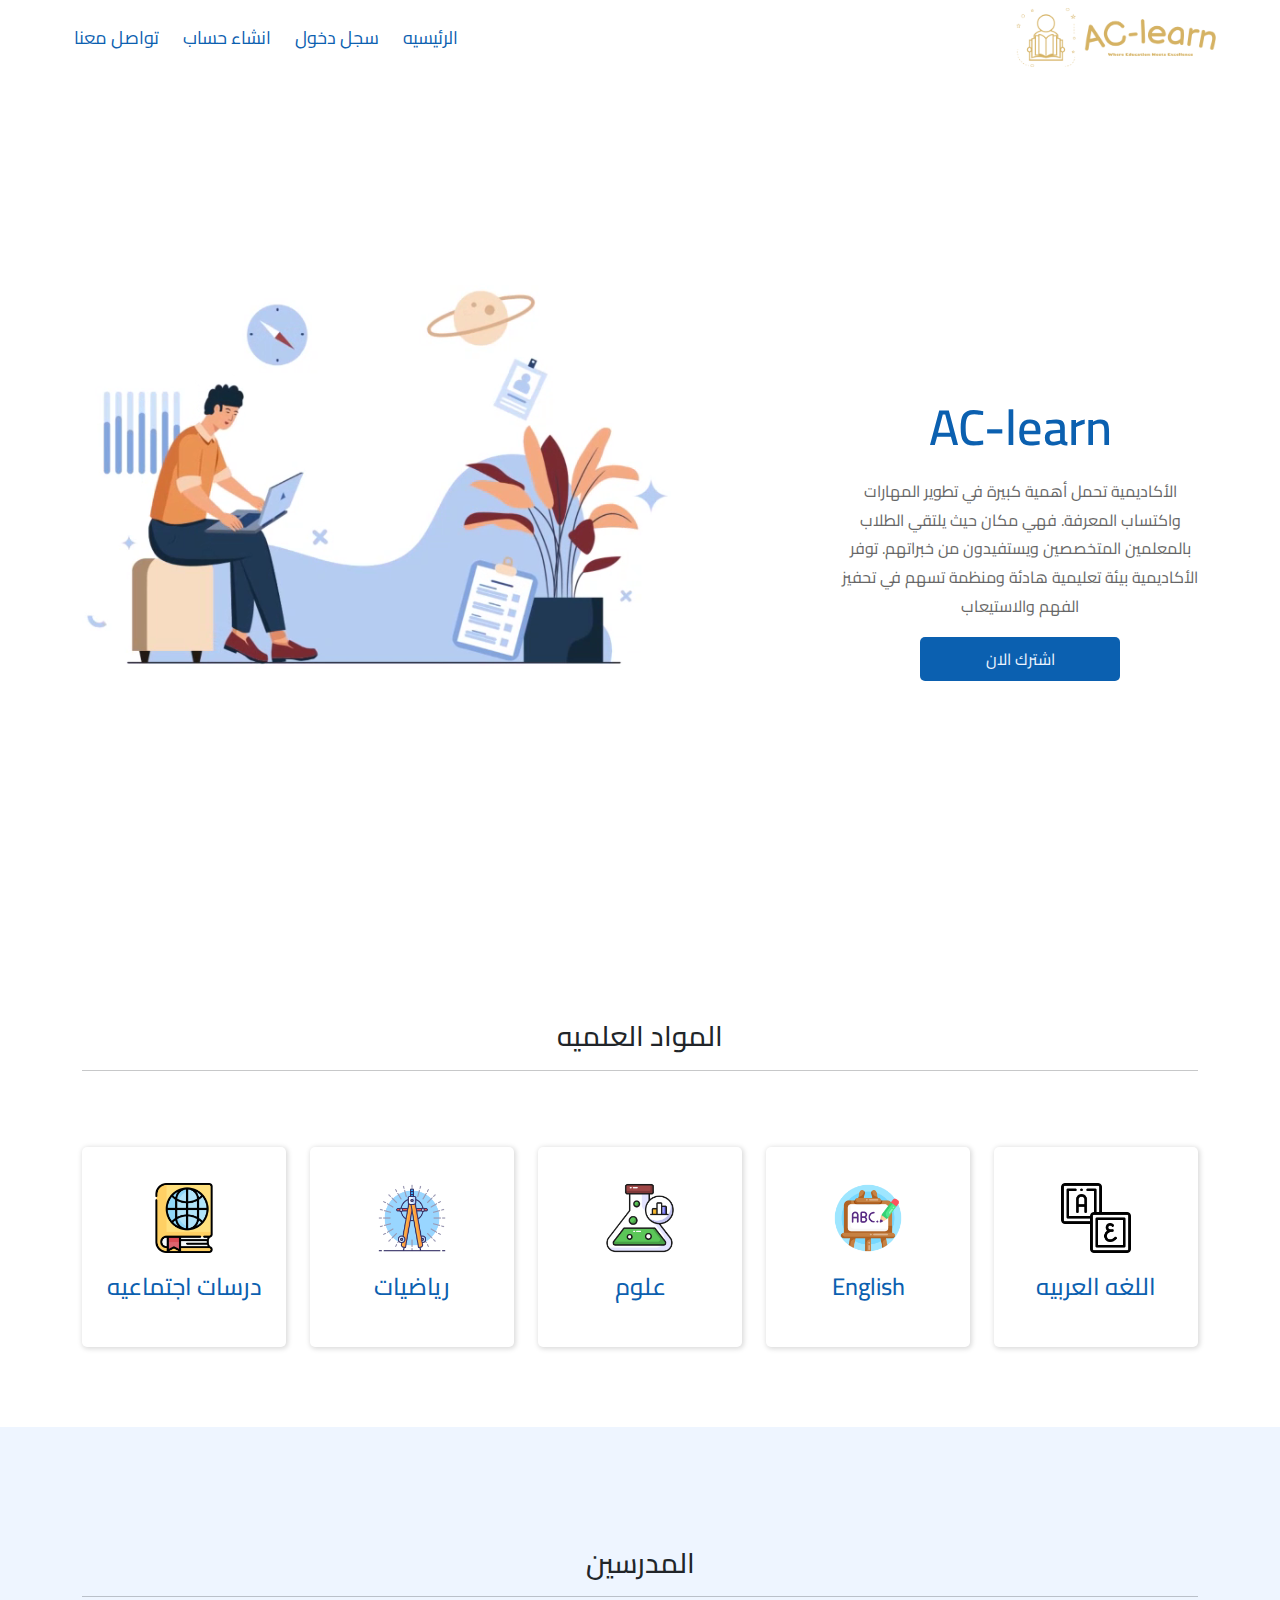
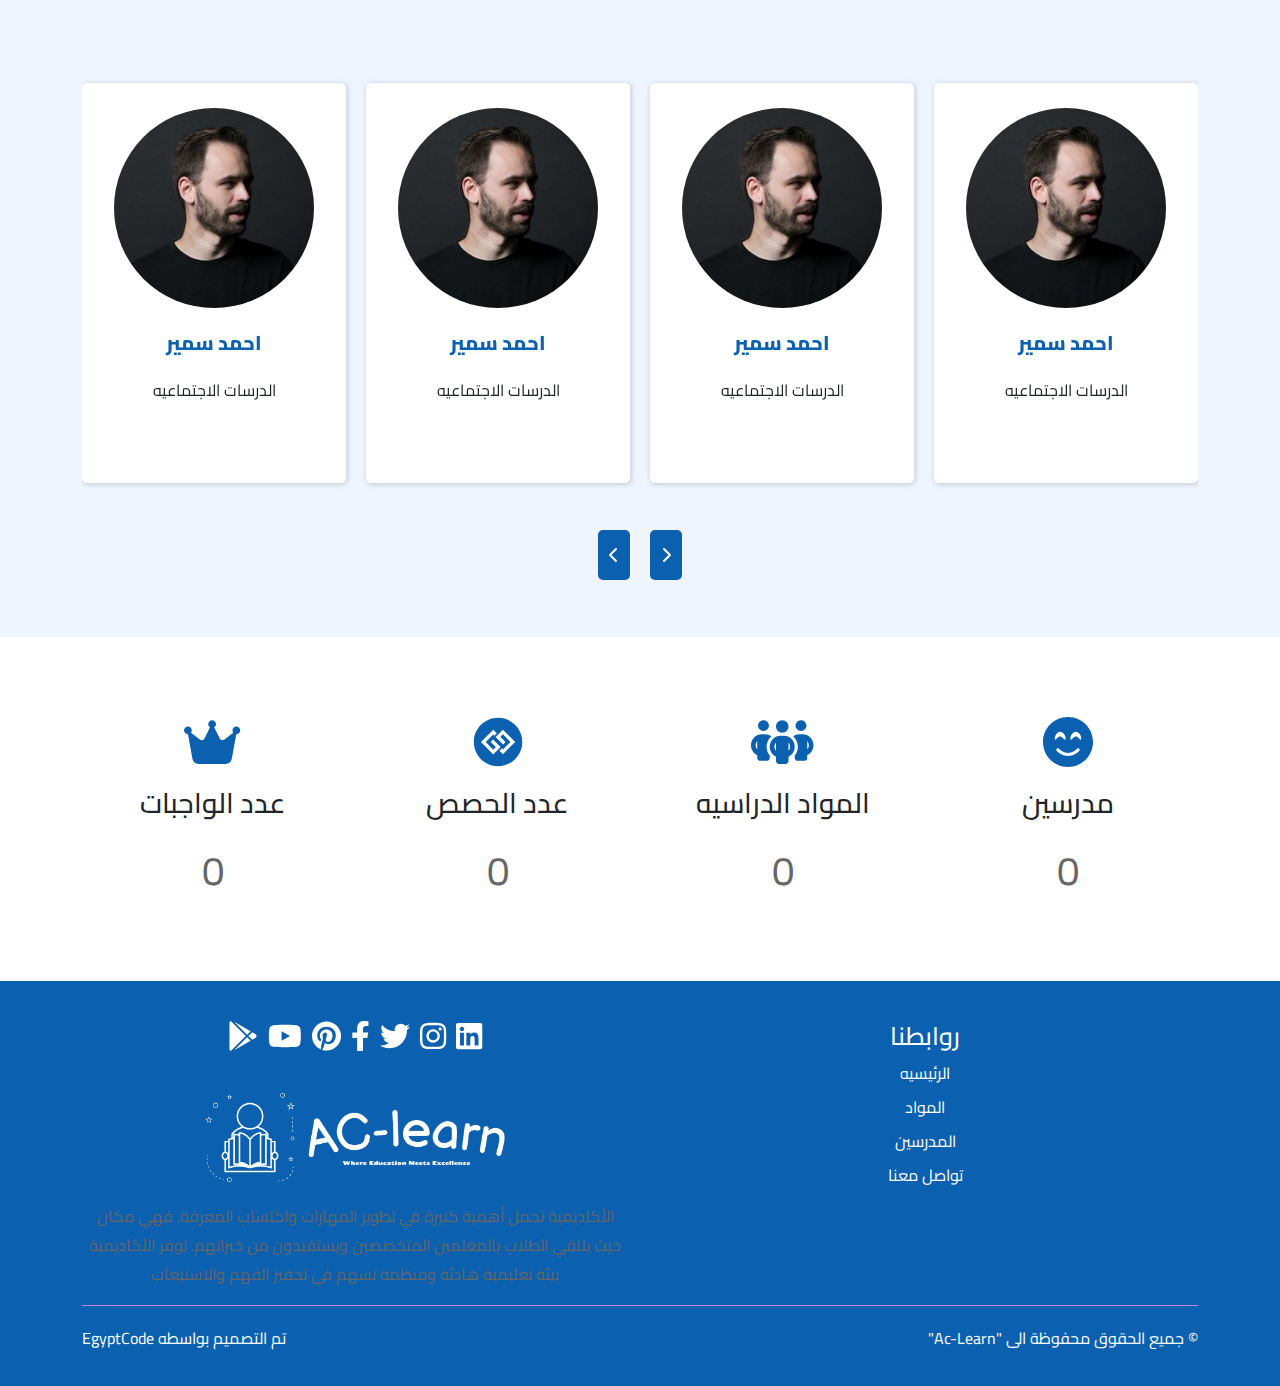
==== index.html @ 67061f26 "Add files via upload" ====
<!DOCTYPE html>
<html lang="ar" dir="rtl">
<head>
    <meta charset="UTF-8">
    <meta name="viewport" content="width=device-width, initial-scale=1.0">
    <title>الرئيسيه</title>
    <link rel="icon" href="./img/ac-learn-favicon-white.png">
    <link rel="stylesheet" href="./css/main.css">
</head>
<body>
<!-- navbar -->
<div class="navbar">
    <input type="checkbox" id="nav-check">
    <div class="nav-header">
        <div class="nav-logo">
            <a class="nav_trans_logo" href="./index.html"><img src="./img/logo.png" alt=""></a>
        </div>
    </div>
    <div class="nav-btn">
        <label for="nav-check">
            <span class="span_1"></span>
            <span class="span_2"></span>
            <span class="span_3"></span>
        </label>
    </div>

    <div class="nav-links">
        <a href="./index.html">الرئيسيه</a>


        <a href="./contact_us.html"> سجل دخول </a>
        <a href="./contact_us.html"> انشاء حساب </a>
        <a href="./contact_us.html">تواصل معنا</a>

    </div>
</div>
<!-- S1 home -->
<section class="S1_home">
<div class="container">
<div class="row">

<div class="col-lg-4 box">
    <h1> AC-learn </h1>
    <p> 
    الأكاديمية تحمل أهمية كبيرة في تطوير المهارات واكتساب المعرفة. فهي مكان حيث يلتقي الطلاب بالمعلمين المتخصصين ويستفيدون
    من خبراتهم. توفر الأكاديمية بيئة تعليمية هادئة ومنظمة تسهم في تحفيز الفهم والاستيعاب
    </p>
    <a class="add-to-cart" href="./index.html"> اشترك الان </a>
</div>

<div class="col-lg-8 box">
    <div class="images">
        <video autoplay loop muted src="./video/WhatsApp Video 2024-01-24 at 20.04.33_e6bc339a.mp4"></video>
    </div>
</div>

</div>
</div>    
</section>

<!-- S2 home -->
<section class="S2_home">
<div class="container">
<div class="intro">
    <h3>المواد العلميه</h3>
    <hr>
</div>
<div class="row">

<div class="col">
    <div class="box">
        <img src="./img/arabic.png" alt="">
        <h4> <a href="./index.html"> اللغه العربيه </a> </h4>
    </div>
</div>

<div class="col">
    <div class="box">
        <img src="./img/eng.png" alt="">
        <h4> <a href="./index.html"> English </a> </h4>
    </div>
</div>

<div class="col">
    <div class="box">
        <img src="./img/school.png" alt="">
        <h4> <a href="./index.html"> علوم </a> </h4>
    </div>
</div>

<div class="col">
    <div class="box">
        <img src="./img/compass.png" alt="">
        <h4> <a href="./index.html">رياضيات</a> </h4>
    </div>
</div>

<div class="col">
    <div class="box">
        <img src="./img/globe.png" alt="">
        <h4> <a href="./index.html"> درسات اجتماعيه </a> </h4>
    </div>
</div>




</div>
</div>   
</section>

<!-- S3 home -->
<section class="S3_home">
<div class="container">
<div class="intro">
    <h3> المدرسين </h3>
    <hr>
</div>    
<div class="owl-carousel sss owl-theme" id="slider_1">

<div class="item">
    <img src="./img/user.jpeg" alt="">
    
    <a href="./index.html"> احمد سمير </a>

    <span>الدرسات الاجتماعيه</span>

</div>


<div class="item">
    <img src="./img/user.jpeg" alt="">

    <a href="./index.html"> احمد سمير </a>

    <span>الدرسات الاجتماعيه</span>

</div>

<div class="item">
    <img src="./img/user.jpeg" alt="">

    <a href="./index.html"> احمد سمير </a>

    <span>الدرسات الاجتماعيه</span>

</div>

<div class="item">
    <img src="./img/user.jpeg" alt="">

    <a href="./index.html"> احمد سمير </a>

    <span>الدرسات الاجتماعيه</span>

</div>

<div class="item">
    <img src="./img/user.jpeg" alt="">

    <a href="./index.html"> احمد سمير </a>

    <span>الدرسات الاجتماعيه</span>

</div>

<div class="item">
    <img src="./img/user.jpeg" alt="">

    <a href="./index.html"> احمد سمير </a>

    <span>الدرسات الاجتماعيه</span>

</div>

<div class="item">
    <img src="./img/user.jpeg" alt="">

    <a href="./index.html"> احمد سمير </a>

    <span>الدرسات الاجتماعيه</span>

</div>


</div>
</div>
</section>

<!-- S4 home  -->
<section class="S4_home">
    <div class="container">
        <div id="counter">
            <div class="row">

                <div class="col-lg-3 box">
                    <i class="fa-solid fa-face-smile-beam"></i>
                    <h3> مدرسين </h3>
                    <div class="counter-value" data-count="3200">0</div>

                </div>

                <div class="col-lg-3 box">
                    <i class="fa-solid fa-people-group"></i>
                    <h3> المواد الدراسيه </h3>
                    <div class="counter-value" data-count="20">0</div>

                </div>

                <div class="col-lg-3 box">
                    <i class="fa-brands fa-gg-circle"></i>
                    <h3> عدد الحصص </h3>
                    <div class="counter-value" data-count="3200">0</div>

                </div>

                <div class="col-lg-3 box">
                    <i class="fa-solid fa-crown"></i>
                    <h3> عدد الواجبات
                    </h3>
                    <div class="counter-value" data-count="100">0</div>

                </div>


            </div>
        </div>

    </div>
</section>

<!-- footer -->
<footer class="footer">
    <div class="container">

        <div class="top_foot">
            <div class="row">

                <div class="col-lg-6">
                    <ul class="links">
                        <h3>روابطنا</h3>
                        <li> <a href="./index.html">الرئيسيه</a> </li>
                        <li> <a href="./services.html">المواد</a> </li>
                        <li> <a href="./contact_us.html">المدرسين</a> </li>
                        <li> <a href="./contact_us.html">تواصل معنا</a> </li>
                    </ul>
                </div>




                <div class="col-lg-6">
                    <ul class="sochial">
                        <li> <a href="./index.html"><i class="fa-brands fa-linkedin"></i></a> </li>
                        <li> <a href="./index.html"><i class="fa-brands fa-instagram"></i></a> </li>
                        <li> <a href="./index.html"><i class="fa-brands fa-twitter"></i></a> </li>
                        <li> <a href="./index.html"><i class="fa-brands fa-facebook-f"></i></a> </li>
                        <li> <a href="./index.html"><i class="fa-brands fa-pinterest"></i></a> </li>
                        <li> <a href="./index.html"><i class="fa-brands fa-youtube"></i></a> </li>
                        <li> <a href="./index.html"><i class="fa-brands fa-google-play"></i></a> </li>
                    </ul>
                    <img src="./img/ac-learn-high-resolution-logo-white-transparent.png" alt="">
                    <p>
                        الأكاديمية تحمل أهمية كبيرة في تطوير المهارات واكتساب المعرفة. فهي مكان حيث يلتقي الطلاب بالمعلمين المتخصصين
                        ويستفيدون
                        من خبراتهم. توفر الأكاديمية بيئة تعليمية هادئة ومنظمة تسهم في تحفيز الفهم والاستيعاب
                    </p>
                </div>


            </div>
        </div>


        <div class="last_foot">
            <ul>
                <li>© جميع الحقوق محفوظة الى "Ac-Learn" </li>
                <li> تم التصميم بواسطه <a href="./index.html">EgyptCode</a> </li>
            </ul>
        </div>

    </div>
</footer>

<!-- scroll up -->
<span class="scroll_up"><i class="fa-solid fa-arrow-up"></i></span>


<script src="js/jquery-3.5.1.min.js"></script>
<script src="./js/owl.carousel.min.js"></script>
<script src="./js/all.min.js"></script>
<script src="./js/bootstrap.bundle.min.js"></script>
<script src="./js/main.js"></script>
</body>
</html>
---- css/main.css ----
@import url(./bootstrap.min.css);
@import url(./bootstrap.min.css.map);
@import url(./all.min.css);
@import url(./owl.carousel.min.css);
@import url(./animate.css);
@import url('https://fonts.googleapis.com/css2?family=Cairo:wght@200;400;500;600;700;800&display=swap');

:root {
  --main_bgColor: #F4EAE0;
  --btnColor: #0B60B0;
  --textColor: #fff;
  --Secondary-color: #0B60B0;  
  --bgColor: #EEF5FF;
  --pragrafColor: #666;
  --body_bgColor: #fff;
  --main_borderColor: 1px solid #C683D7;
}
::selection {
  color: #C683D7;
  background: rgb(58, 58, 58);
  border-radius: 5px !important;
}
::-webkit-scrollbar {
  width: 10px;

}

::-webkit-scrollbar-track {
  background-color: transparent;
  box-shadow: 0 20px 40px rgb(0 0 0 / 25%);
}

::-webkit-scrollbar-thumb {
  background-color: #C683D7;
  border-radius: 5px;
  transition: all ease-in-out .3s;
}

::-webkit-scrollbar-thumb:hover {
  background-color: var(--Secondary-color);
}
.link_button ,.add-to-cart{
  padding: 10px 30px;
  background-color: var(--btnColor);
  color: var(--body_bgColor);
  border-radius: 5px;
  transition: all ease-in .3s;
  display: block;
  margin-top: 20px  ;
  text-align: center;
}
.link_button:hover ,.add-to-cart:hover{
  background-color: transparent;
  color: var(--Secondary-color);
  border: 1px solid var(--btnColor);
}
* {
    padding: 0;
    margin: 0;
    box-sizing: border-box;
    font-family: 'Cairo', sans-serif;
}
a{
    text-decoration: none;
}
li{
    list-style: none;
}
ul{
    padding: 0;
}
img ,video{
    width: 100%;
}
p{
  line-height: 1.8;
  color: var(--pragrafColor);
}
.box{
  margin: 10px 0;
}
/* navbar */
.navbar {
  height: 75px;
  width: 100%;
  background-color: transparent;
  padding: 0 5%;  
  display: flex;
  align-items: center;
  position: absolute;
  z-index: 55555555555555555555;
}

.navbar  .nav-header {
  width: 20%;

}

.navbar  .nav-header  .nav-logo {
  display: inline-block;
  font-size: 22px;
  color: #fff;
}

.navbar .nav-logo img {
  width: 200px  !important;
}

.navbar .nav-btn {
  display: none;
}
.navbar .nav-btn span{
  width: 50%;
}
.navbar  .nav-links {
  margin-right: auto;
  font-size: 18px;
}

.navbar  .nav-links  a , .navbar .nav-links li{
  display: inline-block;
  padding: 13px 10px 13px 10px;
  text-decoration: none;
  color: var(--btnColor);
  transition: all ease-in .3s;
  cursor: pointer;
}

.navbar  .nav-links  a:hover ,
.navbar .nav-links li:hover{
    color: var(--btnColor);
}
.fix .nav-links a:hover,
.fix .nav-links li:hover {
  color: var(--textColor);
}


.navbar  #nav-check {
  display: none;
}


.services_menu {
  position: absolute;
  opacity: 0;
  visibility: hidden;
  transition: all ease-in-out .3s !important;
  display: flex;
  flex-direction: column;
  align-items: center;
  justify-content: center;
  left: 300px;
  top: 70px;
  width: 200px !important;
  background-color: var(--bgColor);
  border-radius: 5px;
  box-shadow: 1px 1px 10px 1px #0000003f;
}
.services_nav_tranz .services_menu {
  overflow-y: scroll !important;
  opacity: 1;
  visibility: visible;
}

.services_menu  a {
  color: var(--btnColor) !important;
}

.services_menu li a:hover {
  color: var(--btnColor) !important;
}

.fix {
  background-color: #0B60B0 ;
  position: fixed !important;
  top: 0;
  right: 0;
  z-index: 9561111111665;
  left: 0;
  height: 70px !important;
  transition: all .5s linear;
  animation-name: tranz;
  animation-duration: .5s;
  animation-iteration-count: 1;
  animation-timing-function: linear;
  animation-fill-mode: forwards;
  padding: 0 5%;

}
.fix  .nav-links a,
.fix .nav-links li{
  color: var(--body_bgColor);
}
@keyframes tranz {
  0% {
    transform: translateY(-100px);
  }

  100% {
    transform: translateY(0px);
  }
}


@media (max-width:600px) {
  .navbar > .nav-btn {
    display: inline-block;
    position: absolute;
    left: 10px;
    top: calc(50% - 25px);
  }
  .navbar>.nav-header>.nav-title{
    margin-right: auto;
  }
  .navbar > .nav-btn > label {
    display: inline-block;
    width: 50px;
    height: 50px;
    padding: 13px;
  }
  .navbar > .nav-btn > label:hover,.navbar  #nav-check:checked ~ .nav-btn > label {
    background-color: rgba(0, 0, 0, 0.3);
  }
  .navbar > .nav-btn > label > span {
    display: block;
    width: 25px;
    height: 10px;
    border-top: 2px solid #eee;
    transition: all ease-in .3s;
  }
  .navbar>.nav-btn>label>.span_2{
    width: 20px;
  }
  .navbar>.nav-btn>label>.span_3 {
    width: 15px;
  }
  .navbar > .nav-links {
    position: absolute;
    display: block;
    width: 100%;
    background-color: #333;
    height: 0px;
    transition: all 0.3s ease-in;
    overflow-y: hidden;
    top: 65px;
    left: 0px;
  }
  .fix>.nav-links{
    border: 7px solid var(--Secondary-color);
    border-radius: 5px;
    border-top: none;
  }
  .navbar > .nav-links > a {
    display: block;
    width: 100%;
  }
  .navbar > #nav-check:not(:checked) ~ .nav-links {
    height: 0;
    width: 100% !important;
  }
  .navbar > #nav-check:checked ~ .nav-links {
    height: 100vh !important;
    overflow-y: scroll;
  }
  .navbar>#nav-check:checked~.nav-btn .span_1{
  transform: rotateY(0deg) rotate(45deg);
  position: absolute;
  top: 21px;
  left: 16px;
  width: 15px !important;
  border-top: 3px solid #eee;
}
.navbar>#nav-check:checked~.nav-btn .span_2 {
  transform: rotateY(0deg) rotate(-45deg);
  position: absolute;
  top: 21px;
  left: 22px;
  width: 15px !important;
  border-top: 3px solid #eee;
}
  .navbar>#nav-check:checked~.nav-btn .span_3 {
  display: none;
  }
.services_menu {
  left: 0;
}
}

/* S1 home */
.S1_home{
  width: 100%;
  height: 100vh;
  background-color: var(--body_bgColor);
  text-align: center;
  display: flex;
  align-items: center;
  justify-content: center;
  flex-direction: column;
  color: var(--body_bgColor);
  position: relative;
  z-index: 1;
  padding: 0 5%;
  overflow: hidden !important;
}
.S1_home h1{
  font-size: 50px;
  font-weight: 600;
  margin-bottom: 20px;
  text-align: center;
  margin-top: 200px;
  color: var(--Secondary-color);
}
.S1_home p{
  text-align: center;
  color: var(--pragrafColor);
}

.S1_home .box{
  display: flex;
  flex-direction: column;
  justify-content: center   ;
  align-items: center;
}
.S1_home a{
  padding: 10px 30px;
  margin: 0 10px ;
  background-color: var(--btnColor);
  color: var(--bgColor);
  border-radius: 5px;
  width: 200px;
  margin: auto;
  margin-top: 0px;
}
.S1_home .images{
  position: relative;
  z-index: 1;
  height: 100%;
}
.S1_home .images video{
  width: 100% !important;
  width: 120% !important;
}

/* S2_home */
.S2_home{
  padding: 70px 0;
  background-color: var(--body_bgColor);
}
.S2_home .row{
  text-align: center;
}
.S2_home .row .col{
  width: 20% !important;
  flex: none !important;

}
.S2_home .box{
  padding: 40px 20px;
  border-radius: 5px;
  transition: all ease-in .3s;
  background-color: var(--body_bgColor);
  box-shadow: 1px 1px 5px 1px #00000025;
  height: 200px;
  display: flex;
  align-items: center;
  justify-content: center;
  flex-direction: column;
}
.S2_home .box:hover{
  transform: translateY(-20px);
}
.S2_home .row .col img{
  width: 70px;
  height: 70px;

}
.S2_home .row a {
  color: var(--btnColor);
}
.S2_home .row .col h4{
  margin-top: 20px ;
  color: var(--btnColor);
}
.S3_home{
  padding: 70px 0;
  background-color: var(--bgColor);
  text-align: center;
}
.S3_home .item{
  text-align: center !important;
  height: 400px;
  background-color: var(--body_bgColor);
  box-shadow: 1px 1px 5px 1px #00000025;
  border-radius: 5px;
  margin: 20px 0;
  padding: 25px;
}
.S3_home .item img{
  width: 200px;
  height: 200px;
  border-radius: 50%;
  margin: auto;
}
.S3_home .item a{
  display: block;
  margin: 20px 0;
  font-size: 20px;
  color: var(--Secondary-color);
  font-weight: 800;
  transition: all ease-in .3s;
}
.S3_home .item a:hover{
  color: var(--btnColor);
}
.S3_home .owl-nav{
  margin-top: 40px;
}
.S3_home .owl-prev , .S3_home .owl-next{
  margin:0 10px ;
  color: var(--body_bgColor);
  background-color: var(--btnColor);
  padding: 10px ;
  border-radius: 5px;
}
/* S4_home */
.S4_home {
  padding: 70px 0;
  text-align: center;
}

.S4_home svg {
  font-size: 50px;
  color: var(--btnColor);
}

.S4_home h3 {
  margin: 20px 0;
}

.S4_home .counter-value {
  font-size: 40px;
  color: var(--pragrafColor);
}
/* //////////////   Teachers   ////////////////// */
.Teachers{
  padding: 70px 0;
}
.Teachers .row{
  background-color: transparent;
  border-radius: 20px  ;
}
.Teachers .box{
  padding: 25px ;
}
.Teachers .box img{
  border-radius: 5px;
}
.Teachers .box h3{
  margin-bottom: 20px ;
  font-weight: 600;
}
.Teachers .box h5{
  color: var(--btnColor);
  margin-bottom: 20px;
}
.Teachers .box ul{
  margin-top: 70px;
  display: flex;
  text-align: center;
  align-items: center;
  justify-content: center;
}
.Teachers .box a img{
  width: 50px;
  height: 50px;
}
.Teachers .box a span{
  font-weight: 600;
  margin: 5px ;
}
.Teachers .box a{
  display: block;
  transition: all ease-in .3s;
  width: 140px;
  height: 140px;
  display: flex;
  align-items: center;
  justify-content: center;
  border-radius: 50%;
  flex-direction: column;
  margin: 20px;
  background-color: var(--body_bgColor);
  color: var(--btnColor);
  box-shadow: 1px 1px 5px 1px #00000025;
}
.Teachers .box a:hover{
  background-color: var(--btnColor);
  transform: translateY(-20px);
}
.Teachers .box a:hover span{
  color: var(--body_bgColor);
}
/* //////////// catt////////////////// */
.catt{
  padding: 70px 0;
}
.catt img{
  border-radius: 5px;
}
.catt .box{
  position: relative;
  padding: 20px;
}
.catt .link{
  position: absolute;
  left: 100px;
  top: 50%;
}
.catt .link a{
  padding: 10px 30px;
  background-color: var(--btnColor);
  border-radius: 5px;
  color: var(--main_bgColor);
}
/* /////////supCatt////////// */
.supCatt{
  padding: 70px 0;
}
.supCatt .box{
  padding: 20px;
}
.supCatt .box img{
  border-radius: 5px;
  height: 200px;
}
.supCatt .box a{
  color: var(--main_bgColor);
  display: block;
  background-color: var(--btnColor);
  margin-top: 20px;
  padding: 10px 0;
  text-align: center;
  border-radius: 5px;
}
/* ////////S_product/////// */
.S_product{
  padding: 70px 0;
}
.S_product .box{
  padding: 25px;
  border: 2px solid #C683D7;
  border-radius: 5px;
}
.S_product .box img{
  width: 100px;
  height: 100px;
  border-radius: 5px;
}
.S_product .box video{
  width: 100% !important  ;
}
.S_product .box ul {
  display: flex;
  justify-content: space-between;
}
.S_product .box ul a{
  color: var(--btnColor);
  transition: all ease-in .3s;
  font-size: 18px;
}
.S_product .box ul a:hover{
  color: #C683D7;
}
.S_product .box .techer img{
  width: 50px;
  height: 50px;
  border-radius: 50%;
  margin-left: 20px;
}
.S_product .box h3{
  margin: 20px 0;
}
.S_product .box h5{
  margin-top: 40px;
}
/* comments */
.comments {

  padding: 70px 0;
}

.comments ul {
  display: flex;
  justify-content: start !important;
}

.comments .box {
  width: 50%;
}

.comments ul img {
  width: 70px !important;
  height: 70px;
  border-radius: 50%;
  padding: 0;
  border: 1px solid var(--Secondary-color);
}

.comments ul li {
  margin-left: 20px;
}

.comments ul li span {
  color: var(--Secondary-color);
}

.comments ul li h4 {
  margin: 5px 0;
  padding: 0;
}

.comments ul li p {
  color: var(--P-color);
}

.comments .form {
  margin-top: 50px;
  display: flex;
  flex-direction: column;
}

.comments .form input {
  border: none;
  margin: 10px 0;
  background-color: var(--bgColor);
  border-radius: 5px;
  height: 40px;
  border: var(--main_borderColor);
  padding: 10px;
}

.comments .form textarea {
  border: none;
  margin: 10px 0;
  background-color: var(--bgColor);
  border-radius: 5px;
  border: var(--main_borderColor);
  padding: 10px;
}

.comments .form button {
  padding: 10px 30px;
  border: none;
  border-radius: 5px;
  color: var(--textColor);
  background-color: var(--btnColor);
  margin-top: 20px;
}
/* ///////////////// profile   ////////////////// */

.sidebar1{
  position: fixed;
  top: 0;
  bottom: 0;
  right: 0;
  width: 250px;
  background-color: var(--bgColor);
  z-index: 555;
  padding-top: 100px;
  overflow-y: scroll;
  box-shadow: 1px 1px 10px 1px #0000003f;
}
.sidebar1::-webkit-scrollbar{
  width: 0px !important;
}
.sidebar1 .user{
  display: flex;
  flex-direction: column;
  align-items: center;
  justify-content: center;
  margin-bottom: 30px;
}
.sidebar1 .user img{
  height: 100px;
  width: 100px;
  border-radius: 50%;
  margin: auto;
  text-align: center;
  margin-bottom: 20px;
}
.sidebar1 .user h4{
  color: #000;
}
.sidebar1 ul{
  padding: 10px;
}
.sidebar1 ul li{
  width: 100%;
  text-align: right;
  color: #171347;
  font-size: 20px;
  padding: 15px 0;
  cursor: pointer;
}
.sidebar1 ul li svg{
  margin-left: 10px;
  padding-right: 10px;
  color: var(--btnColor);
}
.sidebar1 ul .cont {
  height: 0px ;
  overflow: hidden;
  transition: all ease-in .3s !important;
}
.sidebar1 ul .cont li{
  padding: 10px 0;
  padding-right: 40px;
  border-right: 1px solid var(--pragrafColor);
  position: relative;
  margin-right: 30px;
  font-size: 16px;
}
.sidebar1 ul .cont li::after{
  content: '';
  width: 10px;
  height: 10px;
  border-radius: 50%;
  position: absolute;
  border: 3px solid var(--bgColor);
  box-shadow: 1px 1px 5px 1px #0000003f ;
  right: -5px;
  z-index: 5555555555;
  top: calc(50% - 5px);
  background-color: #666;
}
.Show_dropdown1{
  height: 200px !important;
}

.Show_dropdown2{
  height: 200px !important;
}
.Show_dropdown3 {
  height: 200px !important;
}
.Show_dropdown4 {
  height: 200px !important;
}
.Show_dropdown5 {
  height: 200px !important;
}
/* contant */
.contant{
  padding: 70px 0;
  overflow-x: hidden;
  padding-left: 40px;
  margin-right: 20%;
}
.asssssaas{
  justify-content: space-between !important;
}
.contant video{
  height: 100%;
}














/* contact_us */
.contact_us{
  padding: 70px 0;
}
.form{
  padding: 70px 0;
}
.form input{
    height: 40px;
    border-radius: 5px;
    margin: 10px 0;
}
.form input textarea{
  margin: 10px 0;
  border-radius: 5px;
}
.form button{
  padding: 10px 30px;
  background-color: var(--btnColor);
  border-radius: 5px;
  color: var(--body_bgColor);
  border: var(--main_borderColor);
  transition: all ease-in .3s;
  display: block;
  margin-top: 30px;
}
.form button:hover{
  background-color: transparent;
  color: var(--btnColor);
}
.form .all_right {
  display: flex;
  align-items: center;
}
.form .all_right svg{
  color: var(--btnColor);
  font-size: 30px;
  margin-left: 20px;
}
.form .all_right h3{
  font-size: 18px;
  margin: 20px 0;
}
.form .sochial{
  display: flex;
}
.form .zzz p{
  margin: 20px 0;
}
.form .sochial a{
  color: var(--btnColor);
  font-size: 18px;
  margin: 5px;
}























.intro{
  text-align: center;
  padding: 50px 0;
}
.intro h2{
  color: var(--Secondary-color);
  font-weight: 800;
}
.intro p{
  margin: 20px 0;
}
/* intro_sections */
.intro_sections{
  display: flex;
  align-items: center;
  justify-content: space-between;
  text-align: center;
  height: 300px;
  padding: 70px 10%;
  background-color: var(--bgColor);
  background-image: url(../img/S1_home.jpeg);
  background-size: cover;
  background-position: center;
  z-index: 1;
  position: relative;
}
.intro_sections::after{
  content: '';
  position: absolute;
  top: 0;
  left: 0;
  width: 100%;
  height: 100%;
  background-color: #000000b5;
  z-index: -1 ;
}
.intro_sections h1{
  color: var(--body_bgColor);
}
.intro_sections ul {
  display: flex;
}
.intro_sections ul li{
  color: var(--btnColor);
  margin: 10px  ;
  font-size: 20px;
}
.intro_sections ul a{
  color: var(--bgColor);
}
/* footer */
.footer{
  padding: 20px 0;
  text-align: center;
  background-color: var(--Secondary-color );
}
.top_foot img{
  width: 300px;
  margin: 20px 0;
}
.top_foot h3{
  color: var(--body_bgColor);
  font-size: 25px;
}
.top_foot h4{
  margin-top: 30px;
  font-size: 30px;
  color: var(--body_bgColor);

}
.top_foot p{
  color: var(--pragrafColor);
}
.top_foot ul{
  margin: 20px 0;
  text-align: center;

}
.top_foot ul li{
  margin: 10px 0;
}
.top_foot ul li svg{
  color: var(--body_bgColor);
  font-size: 30px;
}
.top_foot ul li a{
  color: var(--textColor);
  font-size: 16px;
  transition: all ease-in .2s;
}
.top_foot .links  a:hover{
  margin-right: 15px;
}
.top_foot .sochial{
  display: flex;
  align-items: flex-start;
  justify-content: center;
}
.top_foot .sochial li{
  margin: 0 5px ;
}
.last_foot {
  border-top: var(--main_borderColor);
  padding-top: 20px;
}
.last_foot ul{
  justify-content: space-between;
  display: flex;
}
.last_foot li{
  color: var(--textColor);
}
.last_foot a{
  color: var(--textColor);
}



 .scroll_up {
   position: fixed;
   bottom: 50px;
   left: 50px;
   background-color: var(--btnColor);
   padding: 10px 14px;
   border-radius: 5px;
   color: #fff;
   display: none;
   z-index: 46555656;
   cursor: pointer;
   transition: all .5s ease-in-out;
 }

 .scroll_transition {
   transform: translateY(100px);
   display: block;

 }

 .show_scroll {
   transition: all .5s ease-in-out;
   transform: translateY(0);

 }
 @media screen and (min-width:0px) and (max-width:1300px){
  .sidebar1{
    width: 0 !important;
  }
.contant {
  margin-right: 40px;
}
 } 

 


  /* media */
 @media screen and (min-width:1px) and (max-width:767px){
  h1 {
      font-size: 22px !important;
    }
  
    h3 {
      font-size: 20px !important;
  
    }
  
    p {
      font-size: 14px !important;
    }
.S2_home .row .col {
  width: 100% !important;
  flex: none !important;
  margin: 10px 0;
}
.Teachers .box ul {
  flex-direction: column;
  align-items: center;
  justify-content: center;
}
.contant{
  margin-right: 0%;
  padding: 70px 5%;
}
 }


 @media screen and (min-width:768px) and (max-width:1023px){
.S2_home .row .col {
    width: 33.3333% !important;
    flex: none !important;
    margin: 10px 0;
  }
.contant {
  margin-right: 0%;
  padding: 70px 5%;
}
 }
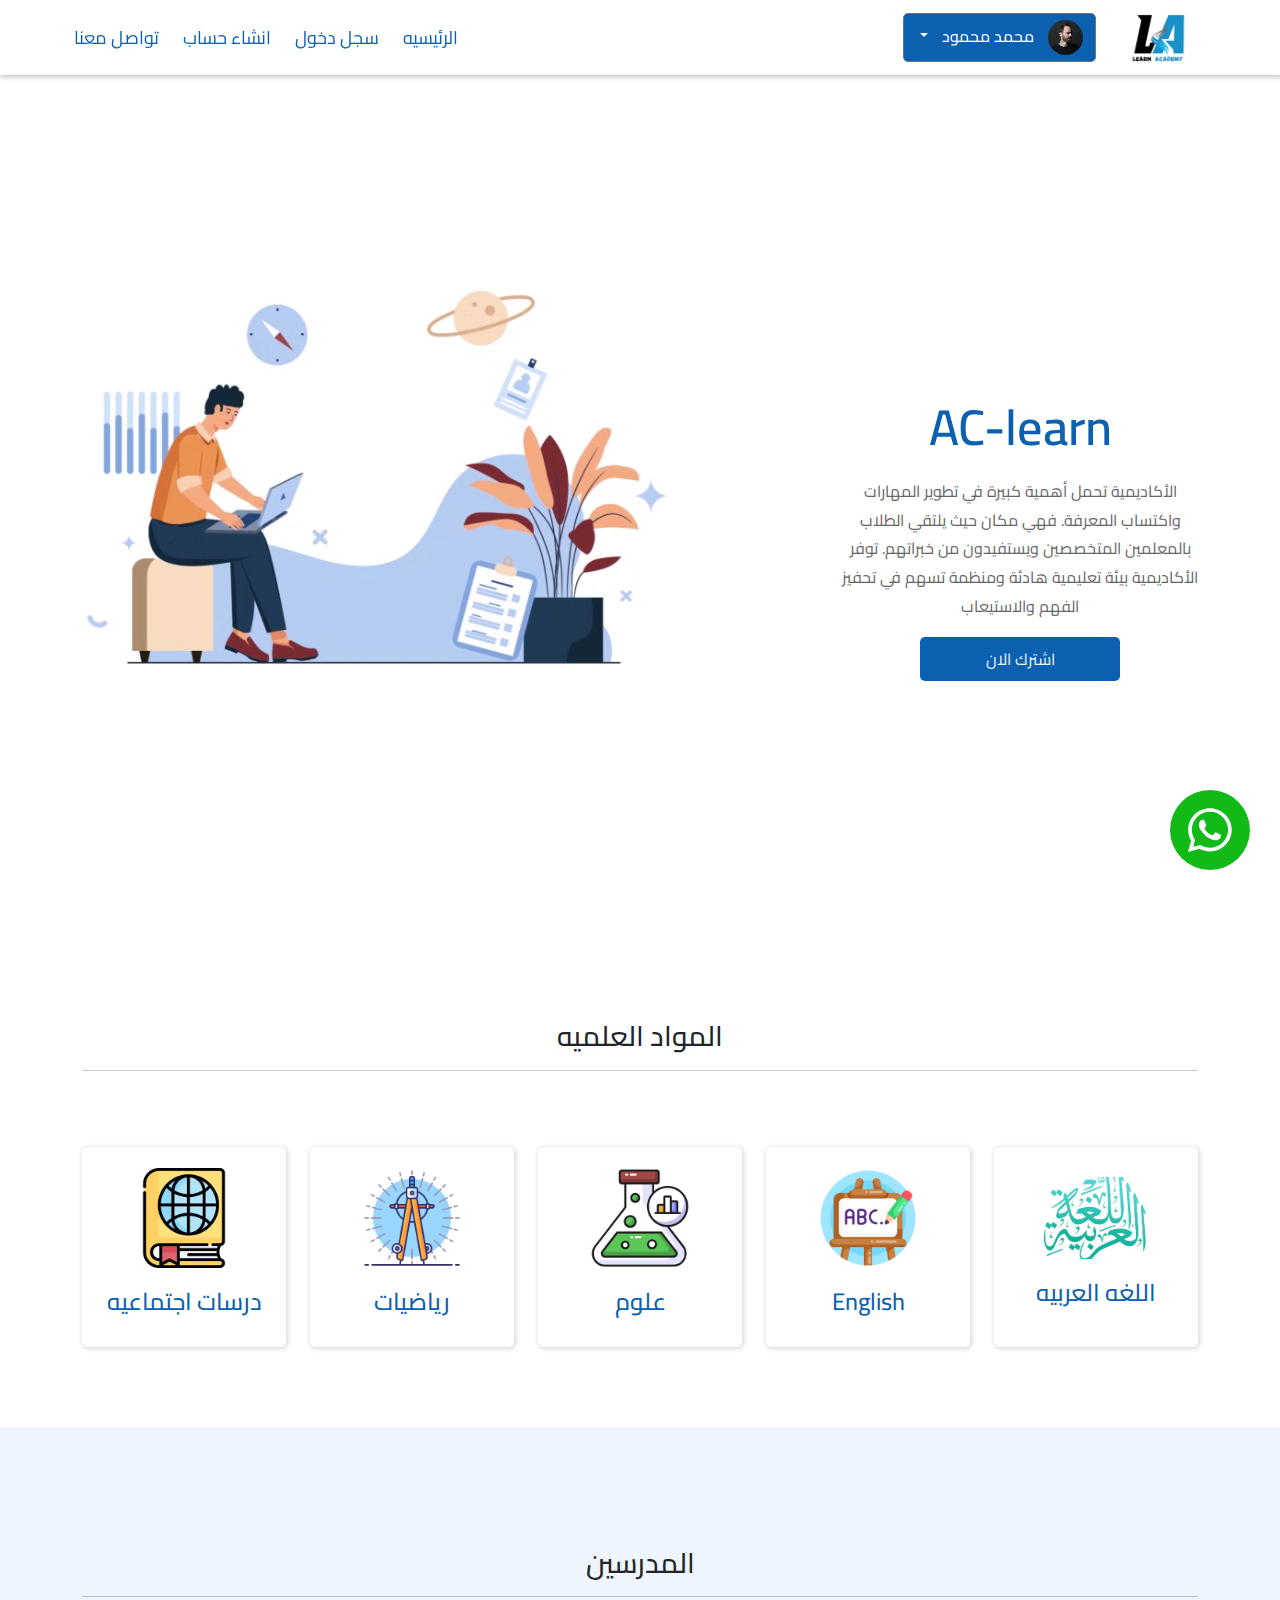
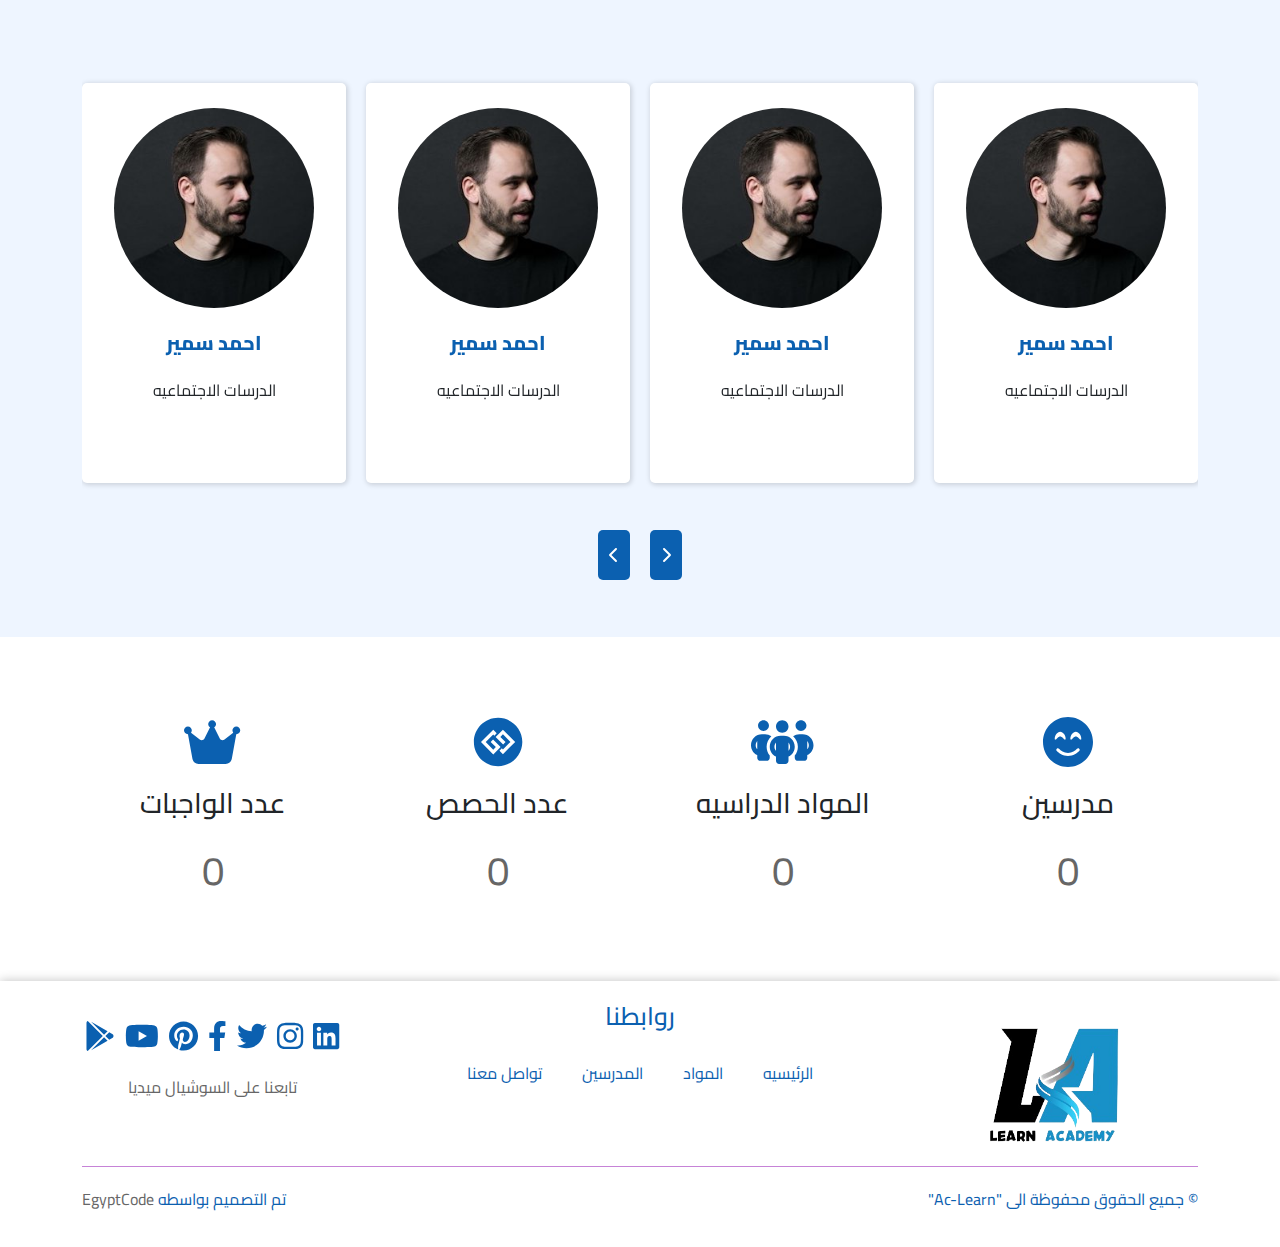
==== commit 5e3942c0: "Add files via upload" ====
--- a/index.html
+++ b/index.html
@@ -24,12 +24,24 @@
         </label>
     </div>
 
+    <div class="dropdown dropdown123">
+        <button class="btn btn-secondary dropdown-toggle" type="button" data-bs-toggle="dropdown" aria-expanded="false">
+            <img src="./img/user.jpeg" alt="">
+            <h6> محمد محمود </h6>
+        </button>
+        <ul class="dropdown-menu">
+            <li><a class="dropdown-item" href="./profile.html">الملف الشخصي</a></li>
+            <li><a class="dropdown-item" href="./profile.html">الاعدادات</a></li>
+            <li><a class="dropdown-item" href="./login.html">تسجيل خروج</a></li>
+        </ul>
+    </div>
+
     <div class="nav-links">
         <a href="./index.html">الرئيسيه</a>
 
 
-        <a href="./contact_us.html"> سجل دخول </a>
-        <a href="./contact_us.html"> انشاء حساب </a>
+        <a href="./login.html"> سجل دخول </a>
+        <a href="./Registr.html"> انشاء حساب </a>
         <a href="./contact_us.html">تواصل معنا</a>
 
     </div>
@@ -69,36 +81,36 @@
 
 <div class="col">
     <div class="box">
-        <img src="./img/arabic.png" alt="">
-        <h4> <a href="./index.html"> اللغه العربيه </a> </h4>
+        <img class="arabic" src="./img/arabic.png" alt="">
+        <h4> <a href="./Subjects.html"> اللغه العربيه </a> </h4>
     </div>
 </div>
 
 <div class="col">
     <div class="box">
         <img src="./img/eng.png" alt="">
-        <h4> <a href="./index.html"> English </a> </h4>
+        <h4> <a href="./Subjects.html"> English </a> </h4>
     </div>
 </div>
 
 <div class="col">
     <div class="box">
         <img src="./img/school.png" alt="">
-        <h4> <a href="./index.html"> علوم </a> </h4>
+        <h4> <a href="./Subjects.html"> علوم </a> </h4>
     </div>
 </div>
 
 <div class="col">
     <div class="box">
         <img src="./img/compass.png" alt="">
-        <h4> <a href="./index.html">رياضيات</a> </h4>
+        <h4> <a href="./Subjects.html">رياضيات</a> </h4>
     </div>
 </div>
 
 <div class="col">
     <div class="box">
         <img src="./img/globe.png" alt="">
-        <h4> <a href="./index.html"> درسات اجتماعيه </a> </h4>
+        <h4> <a href="./Subjects.html"> درسات اجتماعيه </a> </h4>
     </div>
 </div>
 
@@ -121,62 +133,62 @@
 <div class="item">
     <img src="./img/user.jpeg" alt="">
     
-    <a href="./index.html"> احمد سمير </a>
-
-    <span>الدرسات الاجتماعيه</span>
-
-</div>
-
-
-<div class="item">
-    <img src="./img/user.jpeg" alt="">
-
-    <a href="./index.html"> احمد سمير </a>
-
-    <span>الدرسات الاجتماعيه</span>
-
-</div>
-
-<div class="item">
-    <img src="./img/user.jpeg" alt="">
-
-    <a href="./index.html"> احمد سمير </a>
-
-    <span>الدرسات الاجتماعيه</span>
-
-</div>
-
-<div class="item">
-    <img src="./img/user.jpeg" alt="">
-
-    <a href="./index.html"> احمد سمير </a>
-
-    <span>الدرسات الاجتماعيه</span>
-
-</div>
-
-<div class="item">
-    <img src="./img/user.jpeg" alt="">
-
-    <a href="./index.html"> احمد سمير </a>
-
-    <span>الدرسات الاجتماعيه</span>
-
-</div>
-
-<div class="item">
-    <img src="./img/user.jpeg" alt="">
-
-    <a href="./index.html"> احمد سمير </a>
-
-    <span>الدرسات الاجتماعيه</span>
-
-</div>
-
-<div class="item">
-    <img src="./img/user.jpeg" alt="">
-
-    <a href="./index.html"> احمد سمير </a>
+    <a href="./teachers.html"> احمد سمير </a>
+
+    <span>الدرسات الاجتماعيه</span>
+
+</div>
+
+
+<div class="item">
+    <img src="./img/user.jpeg" alt="">
+
+    <a href="./teachers.html"> احمد سمير </a>
+
+    <span>الدرسات الاجتماعيه</span>
+
+</div>
+
+<div class="item">
+    <img src="./img/user.jpeg" alt="">
+
+    <a href="./teachers.html"> احمد سمير </a>
+
+    <span>الدرسات الاجتماعيه</span>
+
+</div>
+
+<div class="item">
+    <img src="./img/user.jpeg" alt="">
+
+    <a href="./teachers.html"> احمد سمير </a>
+
+    <span>الدرسات الاجتماعيه</span>
+
+</div>
+
+<div class="item">
+    <img src="./img/user.jpeg" alt="">
+
+    <a href="./teachers.html"> احمد سمير </a>
+
+    <span>الدرسات الاجتماعيه</span>
+
+</div>
+
+<div class="item">
+    <img src="./img/user.jpeg" alt="">
+
+    <a href="./teachers.html"> احمد سمير </a>
+
+    <span>الدرسات الاجتماعيه</span>
+
+</div>
+
+<div class="item">
+    <img src="./img/user.jpeg" alt="">
+
+    <a href="./teachers.html"> احمد سمير </a>
 
     <span>الدرسات الاجتماعيه</span>
 
@@ -235,13 +247,16 @@
 
         <div class="top_foot">
             <div class="row">
+                <div class="col-lg-3">
+                    <img src="./img/logo.png" alt="">
+                </div>
 
                 <div class="col-lg-6">
+                    <h3>روابطنا</h3>
                     <ul class="links">
-                        <h3>روابطنا</h3>
                         <li> <a href="./index.html">الرئيسيه</a> </li>
-                        <li> <a href="./services.html">المواد</a> </li>
-                        <li> <a href="./contact_us.html">المدرسين</a> </li>
+                        <li> <a href="./Subjects.html">المواد</a> </li>
+                        <li> <a href="./teachers.html">المدرسين</a> </li>
                         <li> <a href="./contact_us.html">تواصل معنا</a> </li>
                     </ul>
                 </div>
@@ -249,7 +264,7 @@
 
 
 
-                <div class="col-lg-6">
+                <div class="col-lg-3">
                     <ul class="sochial">
                         <li> <a href="./index.html"><i class="fa-brands fa-linkedin"></i></a> </li>
                         <li> <a href="./index.html"><i class="fa-brands fa-instagram"></i></a> </li>
@@ -259,11 +274,9 @@
                         <li> <a href="./index.html"><i class="fa-brands fa-youtube"></i></a> </li>
                         <li> <a href="./index.html"><i class="fa-brands fa-google-play"></i></a> </li>
                     </ul>
-                    <img src="./img/ac-learn-high-resolution-logo-white-transparent.png" alt="">
                     <p>
-                        الأكاديمية تحمل أهمية كبيرة في تطوير المهارات واكتساب المعرفة. فهي مكان حيث يلتقي الطلاب بالمعلمين المتخصصين
-                        ويستفيدون
-                        من خبراتهم. توفر الأكاديمية بيئة تعليمية هادئة ومنظمة تسهم في تحفيز الفهم والاستيعاب
+                        تابعنا على السوشيال ميديا
+
                     </p>
                 </div>
 
@@ -281,15 +294,20 @@
 
     </div>
 </footer>
-
 <!-- scroll up -->
 <span class="scroll_up"><i class="fa-solid fa-arrow-up"></i></span>
 
+<div class="WahtsApp">
+    <a href="
+     https://api.whatsapp.com/send?phone=+201002704948&text=%D9%85%D9%85%D9%83%D9%86_%D8%A7%D8%B3%D8%AA%D9%81%D8%B3%D8%A7%D8%B1               
+"><i class="fa-brands fa-whatsapp"></i></a>
+</div>
 
 <script src="js/jquery-3.5.1.min.js"></script>
 <script src="./js/owl.carousel.min.js"></script>
 <script src="./js/all.min.js"></script>
 <script src="./js/bootstrap.bundle.min.js"></script>
+<script src="./js/counter.js"></script>
 <script src="./js/main.js"></script>
 </body>
 </html>--- a/css/main.css
+++ b/css/main.css
@@ -83,18 +83,16 @@
 .navbar {
   height: 75px;
   width: 100%;
-  background-color: transparent;
+  background-color: #fff;
   padding: 0 5%;  
   display: flex;
   align-items: center;
-  position: absolute;
+  position: fixed;
   z-index: 55555555555555555555;
-}
-
-.navbar  .nav-header {
-  width: 20%;
-
-}
+  box-shadow: 1px 1px 5px 1px #0000003f;
+}
+
+
 
 .navbar  .nav-header  .nav-logo {
   display: inline-block;
@@ -103,7 +101,7 @@
 }
 
 .navbar .nav-logo img {
-  width: 200px  !important;
+  width: 120px  !important;
 }
 
 .navbar .nav-btn {
@@ -171,8 +169,8 @@
   color: var(--btnColor) !important;
 }
 
-.fix {
-  background-color: #0B60B0 ;
+/* .fix {
+  background-color: #40A2D8 ;
   position: fixed !important;
   top: 0;
   right: 0;
@@ -187,11 +185,11 @@
   animation-fill-mode: forwards;
   padding: 0 5%;
 
-}
-.fix  .nav-links a,
+} */
+/* .fix  .nav-links a,
 .fix .nav-links li{
   color: var(--body_bgColor);
-}
+} */
 @keyframes tranz {
   0% {
     transform: translateY(-100px);
@@ -371,9 +369,8 @@
   transform: translateY(-20px);
 }
 .S2_home .row .col img{
-  width: 70px;
-  height: 70px;
-
+  width: 100px;
+  height: 100px;
 }
 .S2_home .row a {
   color: var(--btnColor);
@@ -381,6 +378,10 @@
 .S2_home .row .col h4{
   margin-top: 20px ;
   color: var(--btnColor);
+}
+.arabic{
+  width: 150px !important;
+  height: 150px !important  ;
 }
 .S3_home{
   padding: 70px 0;
@@ -514,14 +515,14 @@
 }
 .catt .link{
   position: absolute;
-  left: 100px;
-  top: 50%;
-}
-.catt .link a{
+  left: 81px;
+  top: 162px;
+}
+.catt .link span{
   padding: 10px 30px;
-  background-color: var(--btnColor);
-  border-radius: 5px;
-  color: var(--main_bgColor);
+  border-radius: 5px;
+  color: #000;
+  font-size: 50px;
 }
 /* /////////supCatt////////// */
 .supCatt{
@@ -549,7 +550,6 @@
 }
 .S_product .box{
   padding: 25px;
-  border: 2px solid #C683D7;
   border-radius: 5px;
 }
 .S_product .box img{
@@ -563,6 +563,9 @@
 .S_product .box ul {
   display: flex;
   justify-content: space-between;
+  border: 2px solid #4144eb;
+  padding: 10px;
+  border-radius: 5px;
 }
 .S_product .box ul a{
   color: var(--btnColor);
@@ -601,8 +604,8 @@
 
 .comments ul img {
   width: 70px !important;
-  height: 70px;
-  border-radius: 50%;
+  height: 70px !important;
+  border-radius: 50% !important;
   padding: 0;
   border: 1px solid var(--Secondary-color);
 }
@@ -665,7 +668,7 @@
   bottom: 0;
   right: 0;
   width: 250px;
-  background-color: var(--bgColor);
+  background-color: var(--body_bgColor);
   z-index: 555;
   padding-top: 100px;
   overflow-y: scroll;
@@ -756,6 +759,7 @@
   overflow-x: hidden;
   padding-left: 40px;
   margin-right: 20%;
+  background-color: #F7F2E5;
 }
 .asssssaas{
   justify-content: space-between !important;
@@ -784,10 +788,25 @@
 .form{
   padding: 70px 0;
 }
-.form input{
-    height: 40px;
+.form input {
+    height: 40px !important;
     border-radius: 5px;
     margin: 10px 0;
+    color: var(--btnColor) !important;
+}
+.form select{
+  border-radius: 5px;
+  margin: 10px 0;
+  color: var(--btnColor) !important;
+}
+.form select option{
+  font-size: 18px;
+  padding: 10px 0;
+}
+.form label  {
+  margin-left: 20px;
+  margin-top: 20px;
+  font-size: 18px;
 }
 .form input textarea{
   margin: 10px 0;
@@ -831,8 +850,21 @@
   font-size: 18px;
   margin: 5px;
 }
-
-
+.term{
+  transition: all ease-in .3s;
+  display: block; 
+}
+.term img{
+  border-top-right-radius: 100px !important;
+  border-bottom-left-radius: 100px !important;
+  transition: all ease-in .3s;
+}
+.term:hover img{
+  border-top-right-radius: 0px !important;
+  border-bottom-left-radius: 0px !important;
+  border-top-left-radius: 100px !important;
+  border-bottom-right-radius: 100px !important;
+}
 
 
 
@@ -871,7 +903,7 @@
   align-items: center;
   justify-content: space-between;
   text-align: center;
-  height: 300px;
+  height: 400px;
   padding: 70px 10%;
   background-color: var(--bgColor);
   background-image: url(../img/S1_home.jpeg);
@@ -897,7 +929,7 @@
   display: flex;
 }
 .intro_sections ul li{
-  color: var(--btnColor);
+  color: var(--body_bgColor);
   margin: 10px  ;
   font-size: 20px;
 }
@@ -908,20 +940,21 @@
 .footer{
   padding: 20px 0;
   text-align: center;
-  background-color: var(--Secondary-color );
+  background-color: var(--body_bgColor );
+  box-shadow: 1px 1px 10px 1px #0000003f;
 }
 .top_foot img{
   width: 300px;
   margin: 20px 0;
 }
 .top_foot h3{
-  color: var(--body_bgColor);
+  color: var(--btnColor);
   font-size: 25px;
 }
 .top_foot h4{
   margin-top: 30px;
   font-size: 30px;
-  color: var(--body_bgColor);
+  color: var(--btnColor);
 
 }
 .top_foot p{
@@ -936,17 +969,23 @@
   margin: 10px 0;
 }
 .top_foot ul li svg{
-  color: var(--body_bgColor);
+  color: var(--btnColor);
   font-size: 30px;
 }
 .top_foot ul li a{
-  color: var(--textColor);
+  color: var(--btnColor);
   font-size: 16px;
   transition: all ease-in .2s;
 }
-.top_foot .links  a:hover{
-  margin-right: 15px;
-}
+.top_foot .links{
+  display: flex;
+  align-items: center;
+  justify-content: center;
+}
+.top_foot .links a{
+  margin:  0 20px;
+}
+
 .top_foot .sochial{
   display: flex;
   align-items: flex-start;
@@ -964,10 +1003,10 @@
   display: flex;
 }
 .last_foot li{
-  color: var(--textColor);
+  color: var(--btnColor);
 }
 .last_foot a{
-  color: var(--textColor);
+  color: var(--pragrafColor);
 }
 
 
@@ -1037,6 +1076,15 @@
   margin-right: 0%;
   padding: 70px 5%;
 }
+.catt .link {
+  position: absolute;
+  left: 25px;
+  top: 55px;
+}
+.catt .link span{
+  font-size: 24px;
+}
+
  }
 
 
@@ -1051,3 +1099,117 @@
   padding: 70px 5%;
 }
  }
+
+.saaasdadadad{
+background-color: #F7F2E5;
+}
+
+
+
+.WahtsApp {
+  position: fixed;
+  right: 30px;
+  bottom: 30px;
+  width: 80px;
+  height: 80px;
+  border-radius: 50%;
+  background-color: #11BA17;
+  display: flex;
+  align-items: center;
+  z-index: 222;
+  justify-content: center;
+}
+
+.WahtsApp a svg {
+  color: #fff;
+  font-size: 50px;
+}
+.dropdown123 button{
+  background-color: var(--btnColor);
+  border-radius: 5px;
+  transition: all ease-in .2s;
+}
+.dropdown123 button:hover{
+  background-color: var(--btnColor);
+  border-radius: 10px;
+}
+.dropdown123 button:focus {
+  background-color: var(--btnColor);
+  box-shadow: none;
+  border-radius: 10px;
+}
+.dropdown123 img{
+  width: 35px;
+  height: 35px;
+  border-radius: 50%;
+}
+.dropdown123 h6{
+  display: inline-block;
+  margin: 0 10px;
+}
+.Teachers2 .box {
+  text-align: center !important;
+  display: flex;
+  justify-content: center;
+}  
+/* media */
+ @media screen and (min-width:1px) and (max-width:767px){
+  h1 {
+      font-size: 22px !important;
+    }
+  
+    h3 {
+      font-size: 20px !important;
+  
+    }
+  
+    p {
+      font-size: 14px !important;
+    }
+.S2_home .row .col {
+  width: 100% !important;
+  flex: none !important;
+  margin: 10px 0;
+}
+.Teachers .box ul {
+  flex-direction: column;
+  align-items: center;
+  justify-content: center;
+}
+.contant{
+  margin-right: 0%;
+  padding: 70px 5%;
+}
+.catt .link {
+  position: absolute;
+  left: 25px;
+  top: 55px;
+}
+.catt .link span{
+  font-size: 24px;
+}
+.top_foot .links {
+  display: flex;
+  flex-direction: column;
+}
+
+.top_foot .links a {
+}
+
+
+
+
+ }
+
+
+ @media screen and (min-width:768px) and (max-width:1023px){
+.S2_home .row .col {
+    width: 33.3333% !important;
+    flex: none !important;
+    margin: 10px 0;
+  }
+.contant {
+  margin-right: 0%;
+  padding: 70px 5%;
+}
+ }